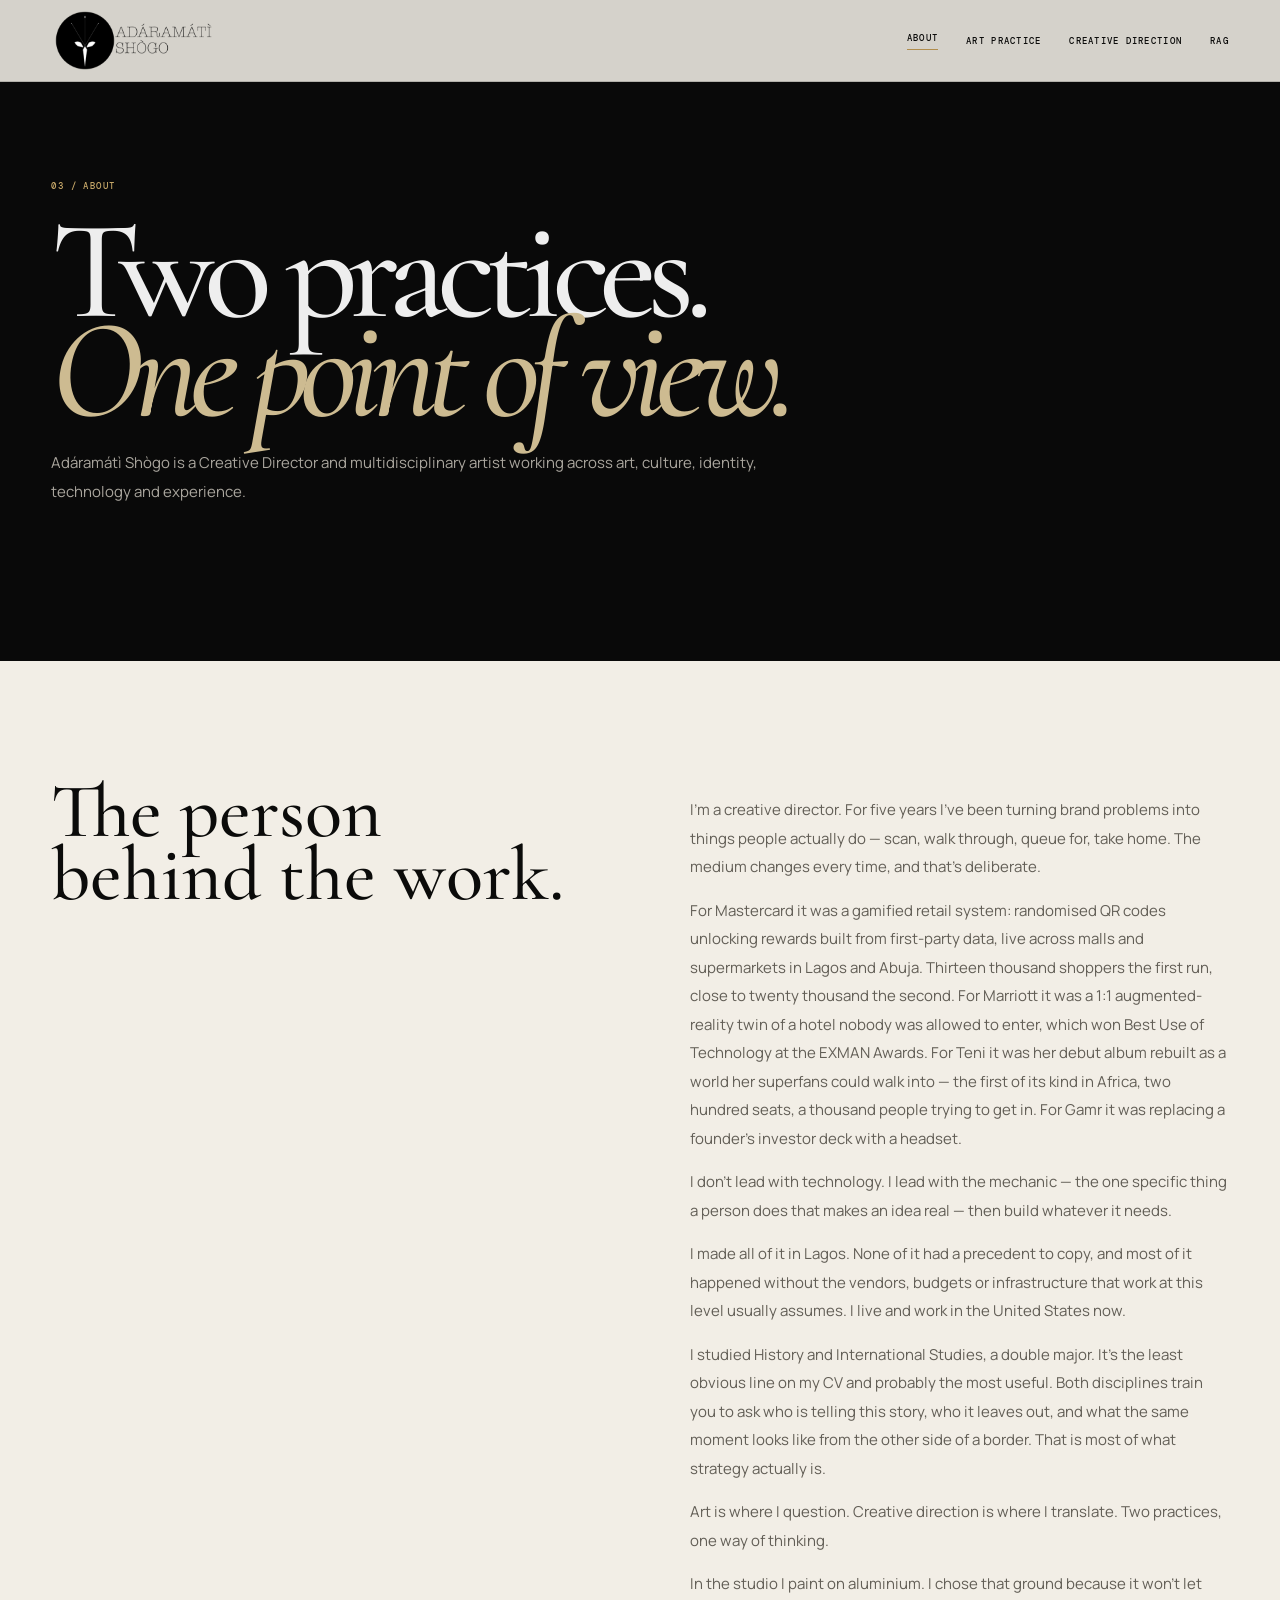
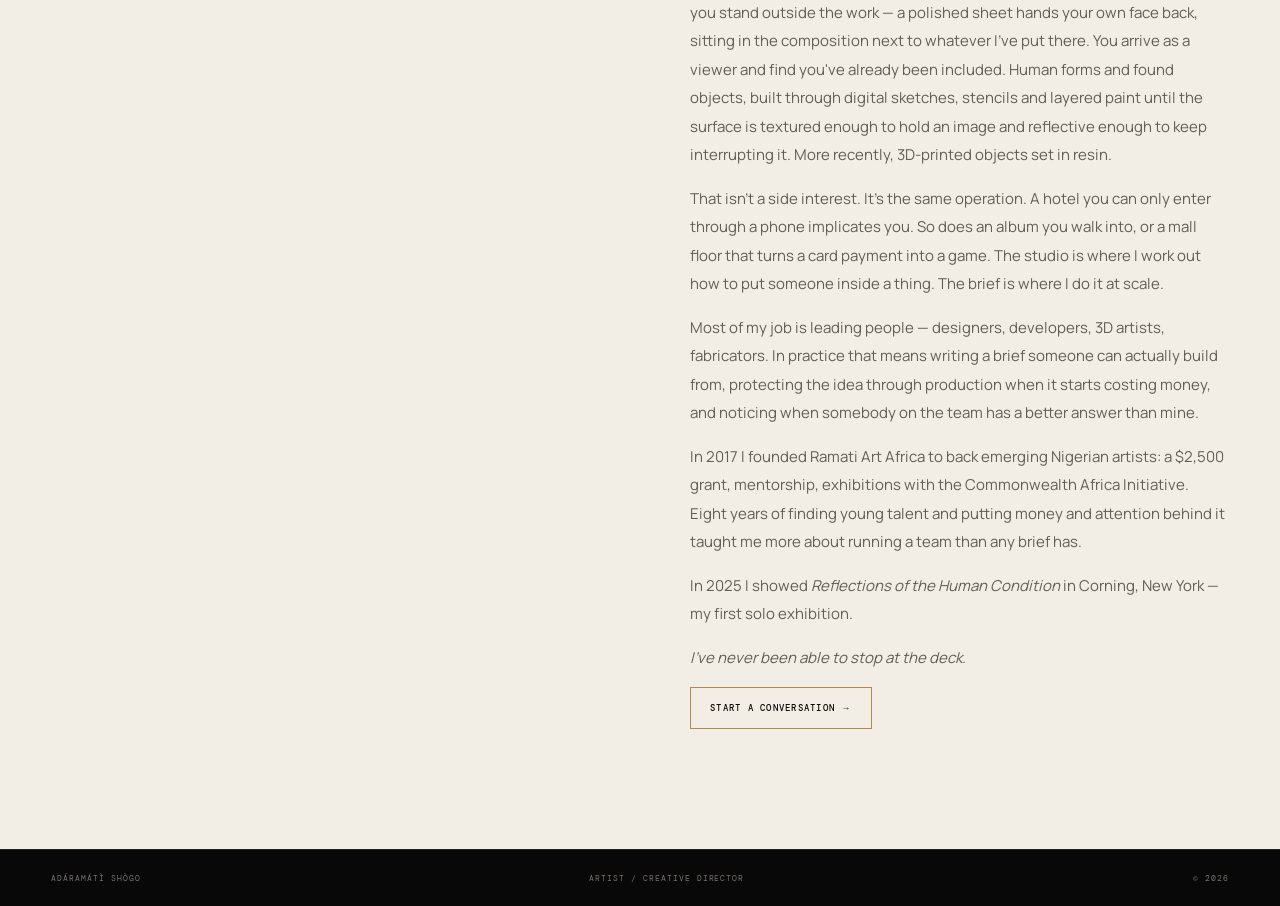
==== about.html @ 8e8bf3cf "Fix the two P0 bugs from the design/technical audit - Mobile nav: replace the "only last nav link sh" ====
<!doctype html>
<html lang="en">
<head>
<meta charset="utf-8" />
<meta name="viewport" content="width=device-width,initial-scale=1" />
<title>About — Adáramátì Shògo</title>
<meta name="description" content="Adáramátì Shògo — Creative Director and multidisciplinary artist working across art, culture, identity, technology and experience." />
<meta name="theme-color" content="#090909" />
<link rel="icon" type="image/png" href="images/mark-round.png" />
<link rel="stylesheet" href="shared.css" />
<style>
.hero{padding:180px 0 140px;background:#090909;color:#eee}
h1{font:500 clamp(75px,11vw,160px)/.7 "Cormorant Garamond";letter-spacing:-.07em;margin:30px 0}
h1 em{font-style:italic;color:#cdbb91}
p{max-width:760px;font-size:15px;line-height:1.9;color:#aaa69e}
.body{padding:120px 0}
.grid{display:grid;grid-template-columns:1fr 1fr;gap:100px}
.grid h2{font:500 clamp(50px,6vw,90px)/.82 "Cormorant Garamond";margin:0}
.grid p{color:#625e56}
@media(max-width:750px){.grid{grid-template-columns:1fr;gap:45px}
}
</style>
</head>
<body>

<header>
<div class="container nav">
<a class="brand" href="index.html">
<img src="images/wordmark-black.png" alt="Adáramátì Shògo" />
</a>
<input type="checkbox" id="nav-toggle" class="nav-toggle" />
<label for="nav-toggle" class="nav-burger" aria-label="Menu"><span></span><span></span><span></span></label>
<nav>
<a href="about.html" class="active">About</a>
<a href="art.html">Art Practice</a>
<a href="creative-direction.html">Creative Direction</a>
<a href="https://arcv.art" target="_blank" rel="noopener">RAG</a>
</nav>
</div>
</header>

<main>
<section class="hero">
<div class="container">
<div class="mono" style="color:#c6a768">03 / About</div>
<h1>Two practices.<br><em>One point of view.</em></h1>
<p>Adáramátì Shògo is a Creative Director and multidisciplinary artist working across art, culture, identity, technology and experience.</p>
</div>
</section>

<section class="body">
<div class="container grid">
<div>
<h2>The person<br>behind the work.</h2>
</div>
<div>
<p>I'm a creative director. For five years I've been turning brand problems into things people actually do — scan, walk through, queue for, take home. The medium changes every time, and that's deliberate.</p>
<p>For Mastercard it was a gamified retail system: randomised QR codes unlocking rewards built from first-party data, live across malls and supermarkets in Lagos and Abuja. Thirteen thousand shoppers the first run, close to twenty thousand the second. For Marriott it was a 1:1 augmented-reality twin of a hotel nobody was allowed to enter, which won Best Use of Technology at the EXMAN Awards. For Teni it was her debut album rebuilt as a world her superfans could walk into — the first of its kind in Africa, two hundred seats, a thousand people trying to get in. For Gamr it was replacing a founder's investor deck with a headset.</p>
<p>I don't lead with technology. I lead with the mechanic — the one specific thing a person does that makes an idea real — then build whatever it needs.</p>
<p>I made all of it in Lagos. None of it had a precedent to copy, and most of it happened without the vendors, budgets or infrastructure that work at this level usually assumes. I live and work in the United States now.</p>
<p>I studied History and International Studies, a double major. It's the least obvious line on my CV and probably the most useful. Both disciplines train you to ask who is telling this story, who it leaves out, and what the same moment looks like from the other side of a border. That is most of what strategy actually is.</p>
<p>Art is where I question. Creative direction is where I translate. Two practices, one way of thinking.</p>
<p>In the studio I paint on aluminium. I chose that ground because it won't let you stand outside the work — a polished sheet hands your own face back, sitting in the composition next to whatever I've put there. You arrive as a viewer and find you've already been included. Human forms and found objects, built through digital sketches, stencils and layered paint until the surface is textured enough to hold an image and reflective enough to keep interrupting it. More recently, 3D-printed objects set in resin.</p>
<p>That isn't a side interest. It's the same operation. A hotel you can only enter through a phone implicates you. So does an album you walk into, or a mall floor that turns a card payment into a game. The studio is where I work out how to put someone inside a thing. The brief is where I do it at scale.</p>
<p>Most of my job is leading people — designers, developers, 3D artists, fabricators. In practice that means writing a brief someone can actually build from, protecting the idea through production when it starts costing money, and noticing when somebody on the team has a better answer than mine.</p>
<p>In 2017 I founded Ramati Art Africa to back emerging Nigerian artists: a $2,500 grant, mentorship, exhibitions with the Commonwealth Africa Initiative. Eight years of finding young talent and putting money and attention behind it taught me more about running a team than any brief has.</p>
<p>In 2025 I showed <em>Reflections of the Human Condition</em> in Corning, New York — my first solo exhibition.</p>
<p><em>I've never been able to stop at the deck.</em></p>
<a class="button" href="mailto:adaramati@hotmail.com">Start a conversation →</a>
</div>
</div>
</section>
</main>

<footer>
<div class="container foot">
<span>Adáramátì Shògo</span>
<span>Artist / Creative Director</span>
<span>© 2026</span>
</div>
</footer>

</body>
</html>
---- shared.css ----
@import url('https://fonts.googleapis.com/css2?family=Cormorant+Garamond:wght@400;500;600&family=DM+Mono:wght@400;500&family=Manrope:wght@400;500;600&display=swap');
:root{--b:#080808;--p:#f2eee6;--g:#b18d4d;--m:#858078;--line:rgba(255,255,255,.16);--dark:#11110f;--pad:clamp(18px,4vw,68px)}

*{box-sizing:border-box}
html{scroll-behavior:smooth}
body{margin:0;background:var(--p);color:#0b0b0a;font-family:Manrope,Arial,sans-serif}
a{color:inherit;text-decoration:none}
img{max-width:100%;display:block}
.mono{font:500 9px DM Mono,monospace;letter-spacing:.16em;text-transform:uppercase}
.container{width:min(1540px,100%);margin:auto;padding:0 var(--pad)}

header{height:82px;position:fixed;z-index:20;top:0;left:0;right:0;background:rgba(242,238,230,.88);backdrop-filter:blur(18px);border-bottom:1px solid rgba(0,0,0,.16)}
.nav{height:100%;display:flex;align-items:center;justify-content:space-between}
.brand{width:165px}
.brand img{width:100%}
nav{display:flex;gap:28px;align-items:center}
nav a{font:500 9px DM Mono;letter-spacing:.14em;text-transform:uppercase}
nav a:hover{color:var(--g)}
.active{border-bottom:1px solid var(--g);padding-bottom:5px}

.nav-toggle{position:absolute;opacity:0;pointer-events:none}
.nav-burger{display:none;flex-direction:column;gap:5px;cursor:pointer;width:24px;padding:8px 0}
.nav-burger span{display:block;height:1.5px;width:100%;background:#141310;transition:transform 220ms cubic-bezier(.23,1,.32,1),opacity 220ms cubic-bezier(.23,1,.32,1)}
.nav-toggle:checked ~ .nav-burger span:nth-child(1){transform:translateY(6.5px) rotate(45deg)}
.nav-toggle:checked ~ .nav-burger span:nth-child(2){opacity:0}
.nav-toggle:checked ~ .nav-burger span:nth-child(3){transform:translateY(-6.5px) rotate(-45deg)}

.serif{font-family:"Cormorant Garamond",Georgia,serif}
.button{display:inline-block;border:1px solid var(--g);padding:14px 19px;font:500 9px DM Mono;letter-spacing:.14em;text-transform:uppercase;transition:background 200ms cubic-bezier(.23,1,.32,1),color 200ms cubic-bezier(.23,1,.32,1),transform 160ms cubic-bezier(.23,1,.32,1)}
.button:hover{background:var(--g);color:#090909}
.button:active{transform:scale(.97)}

footer{background:#080808;color:#77736b;border-top:1px solid #24221e;padding:23px 0}
.foot{display:flex;justify-content:space-between;font:400 8px DM Mono;letter-spacing:.12em;text-transform:uppercase}

@media(max-width:750px){
.nav-burger{display:flex}
nav{
  position:fixed;top:82px;left:0;right:0;
  flex-direction:column;align-items:stretch;gap:0;
  background:rgba(242,238,230,.98);
  backdrop-filter:blur(18px);
  border-bottom:1px solid rgba(0,0,0,.16);
  max-height:0;overflow:hidden;
  transition:max-height 280ms cubic-bezier(.23,1,.32,1);
}
nav a{display:block;width:100%;padding:16px var(--pad);border-bottom:1px solid rgba(0,0,0,.08)}
.nav-toggle:checked ~ nav{max-height:320px}
.foot{flex-direction:column;gap:10px}
}

@media (prefers-reduced-motion: reduce) {
  html { scroll-behavior: auto; }
  * { transition-duration: 120ms !important; }
}
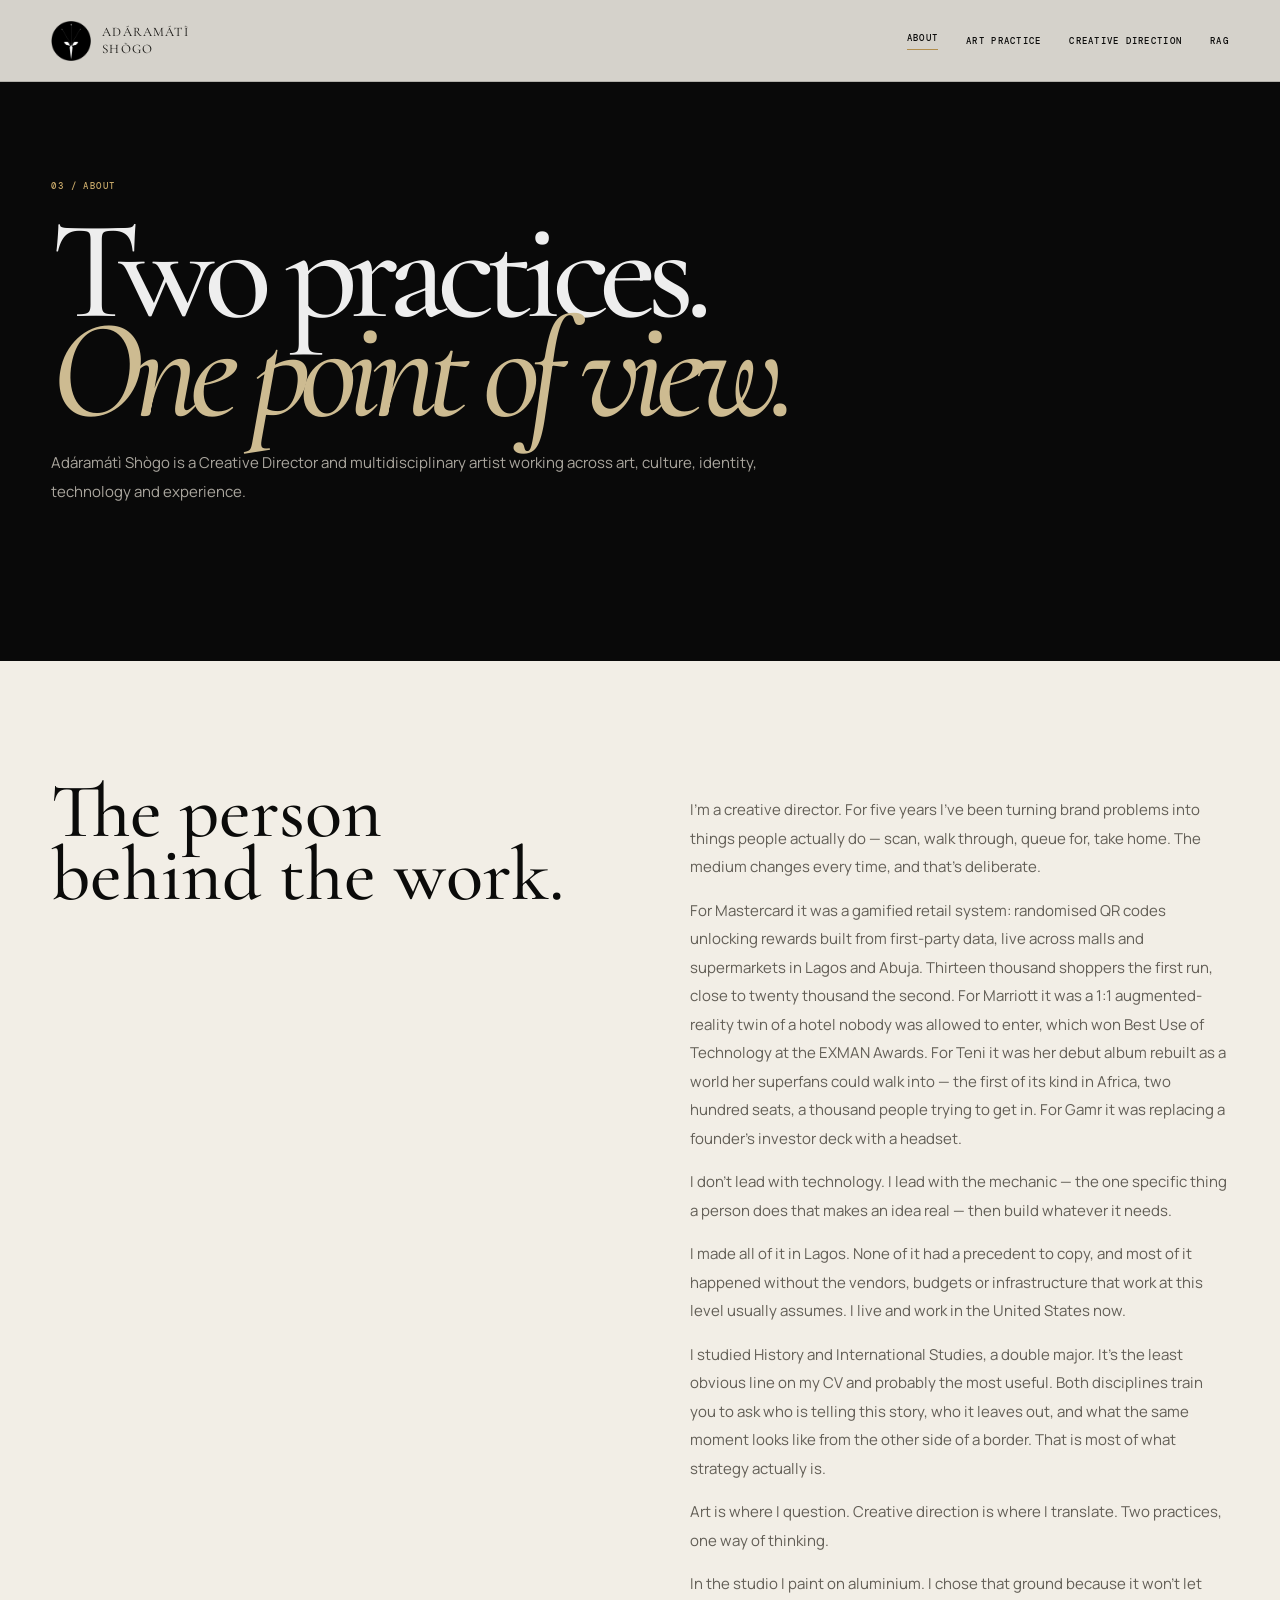
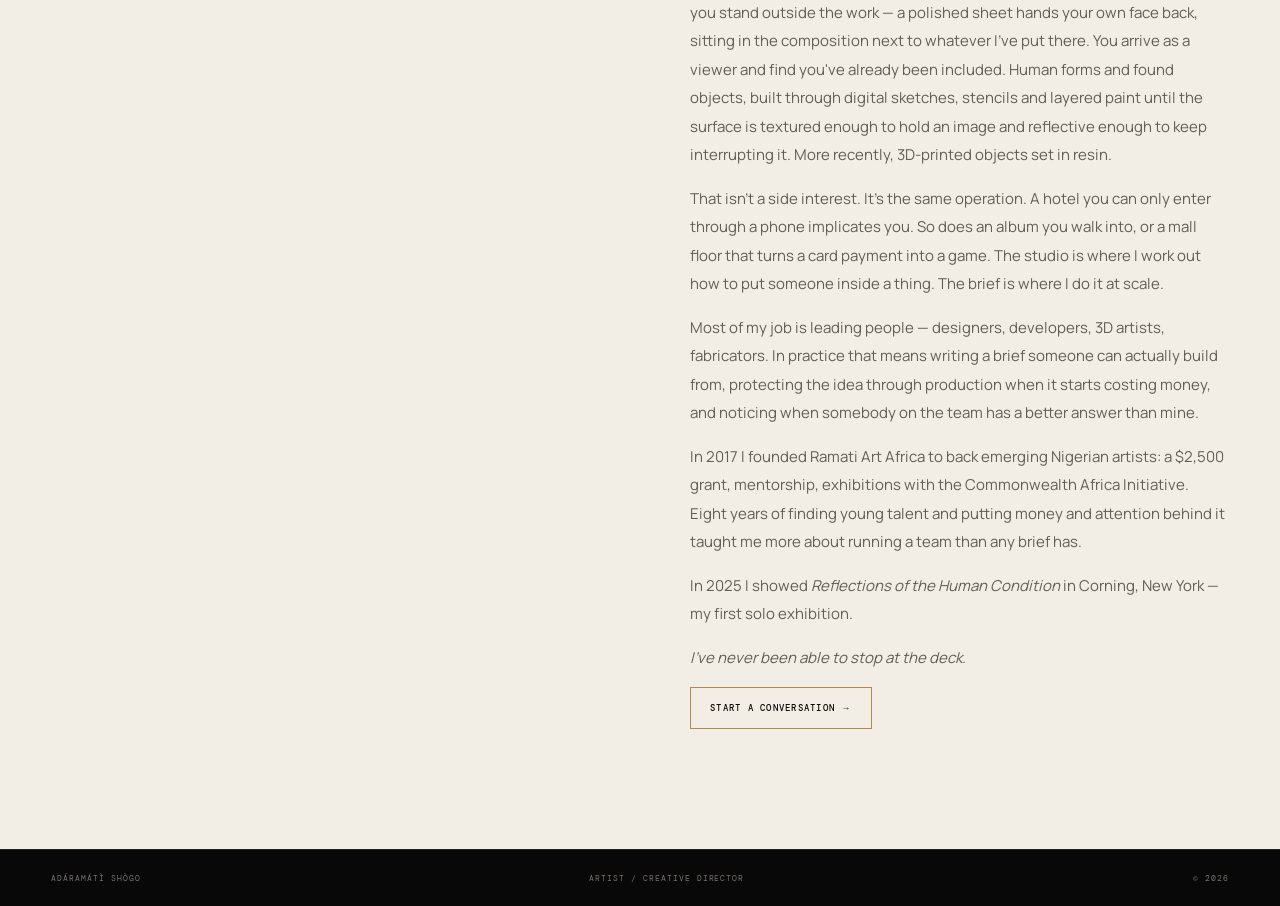
==== commit d8cac00d: "Replace flattened logo image with live icon + text, site-wide The wordmark was a single flattened PN" ====
--- a/about.html
+++ b/about.html
@@ -26,7 +26,8 @@
 <header>
 <div class="container nav">
 <a class="brand" href="index.html">
-<img src="images/wordmark-black.png" alt="Adáramátì Shògo" />
+<img src="images/mark-round.png" alt="" />
+<span class="brand-text"><span>Adáramátì</span><span>Shògo</span></span>
 </a>
 <input type="checkbox" id="nav-toggle" class="nav-toggle" />
 <label for="nav-toggle" class="nav-burger" aria-label="Menu"><span></span><span></span><span></span></label>
--- a/shared.css
+++ b/shared.css
@@ -11,8 +11,10 @@
 
 header{height:82px;position:fixed;z-index:20;top:0;left:0;right:0;background:rgba(242,238,230,.88);backdrop-filter:blur(18px);border-bottom:1px solid rgba(0,0,0,.16)}
 .nav{height:100%;display:flex;align-items:center;justify-content:space-between}
-.brand{width:165px}
-.brand img{width:100%}
+.brand{display:flex;align-items:center;gap:11px}
+.brand img{width:40px;height:40px;flex-shrink:0}
+.brand-text{display:flex;flex-direction:column;justify-content:center;line-height:1.3;font-family:"Cormorant Garamond",Georgia,serif}
+.brand-text span{font-size:13px;letter-spacing:.09em;text-transform:uppercase;color:#141310}
 nav{display:flex;gap:28px;align-items:center}
 nav a{font:500 9px DM Mono;letter-spacing:.14em;text-transform:uppercase}
 nav a:hover{color:var(--g)}
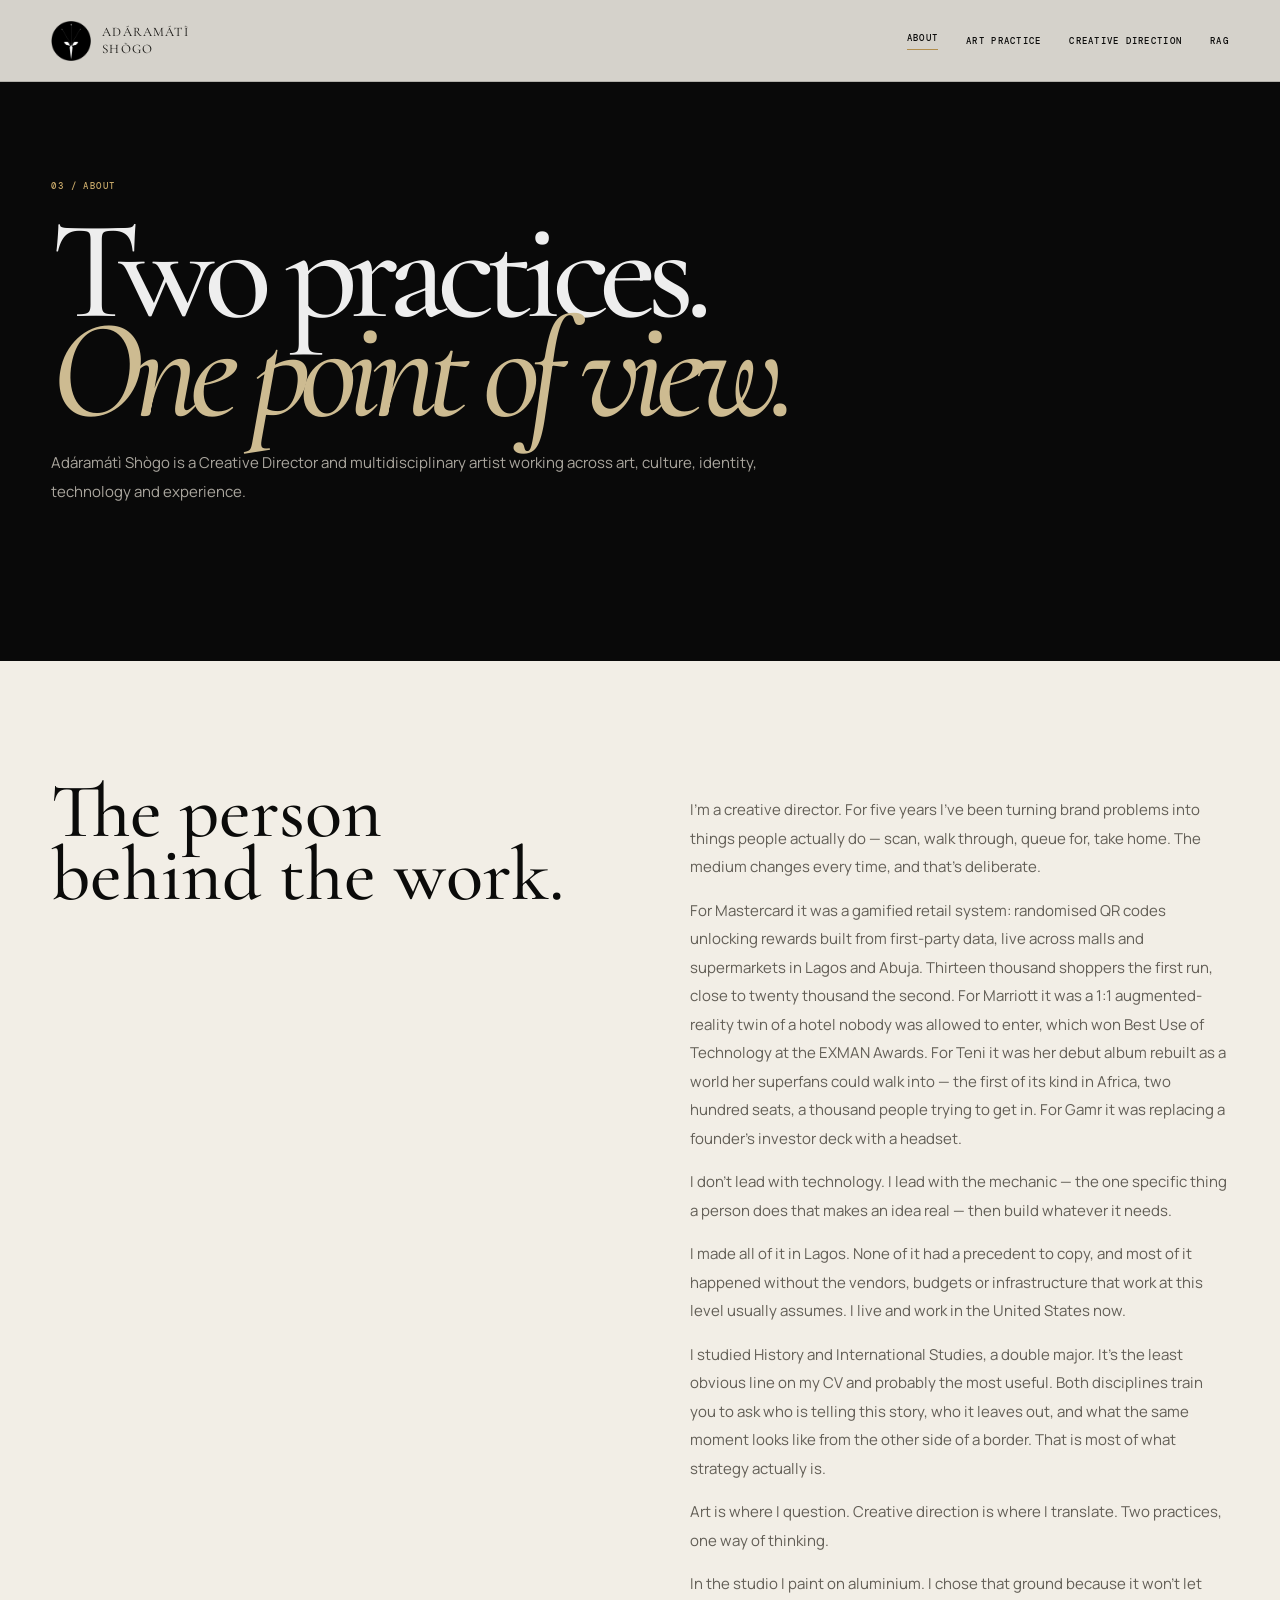
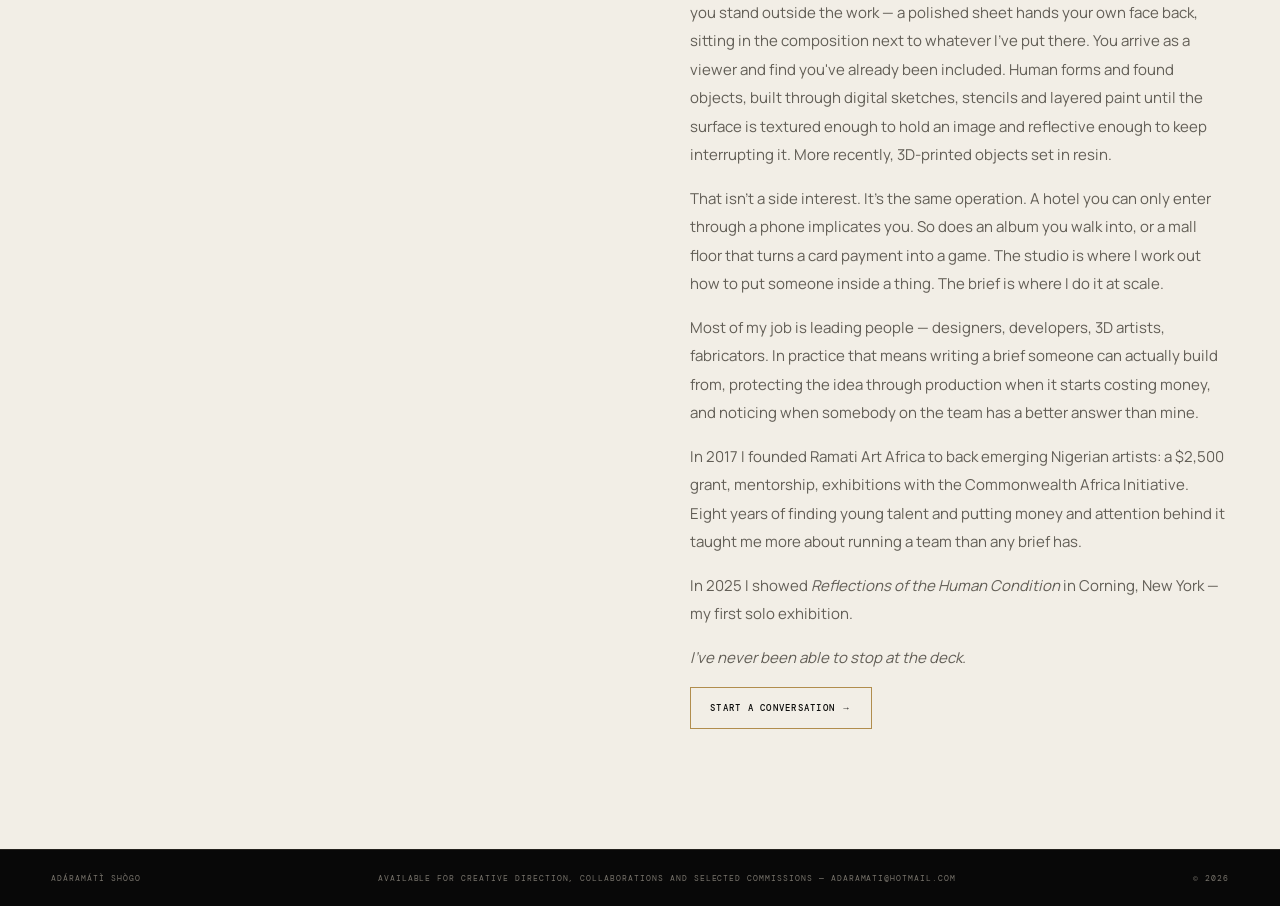
==== commit 281e25c8: "Fix real gaps flagged by an external site audit Verified each claim before acting; the audit's alt-t" ====
--- a/about.html
+++ b/about.html
@@ -76,7 +76,7 @@
 <footer>
 <div class="container foot">
 <span>Adáramátì Shògo</span>
-<span>Artist / Creative Director</span>
+<span>Available for creative direction, collaborations and selected commissions — <a href="mailto:adaramati@hotmail.com">adaramati@hotmail.com</a></span>
 <span>© 2026</span>
 </div>
 </footer>
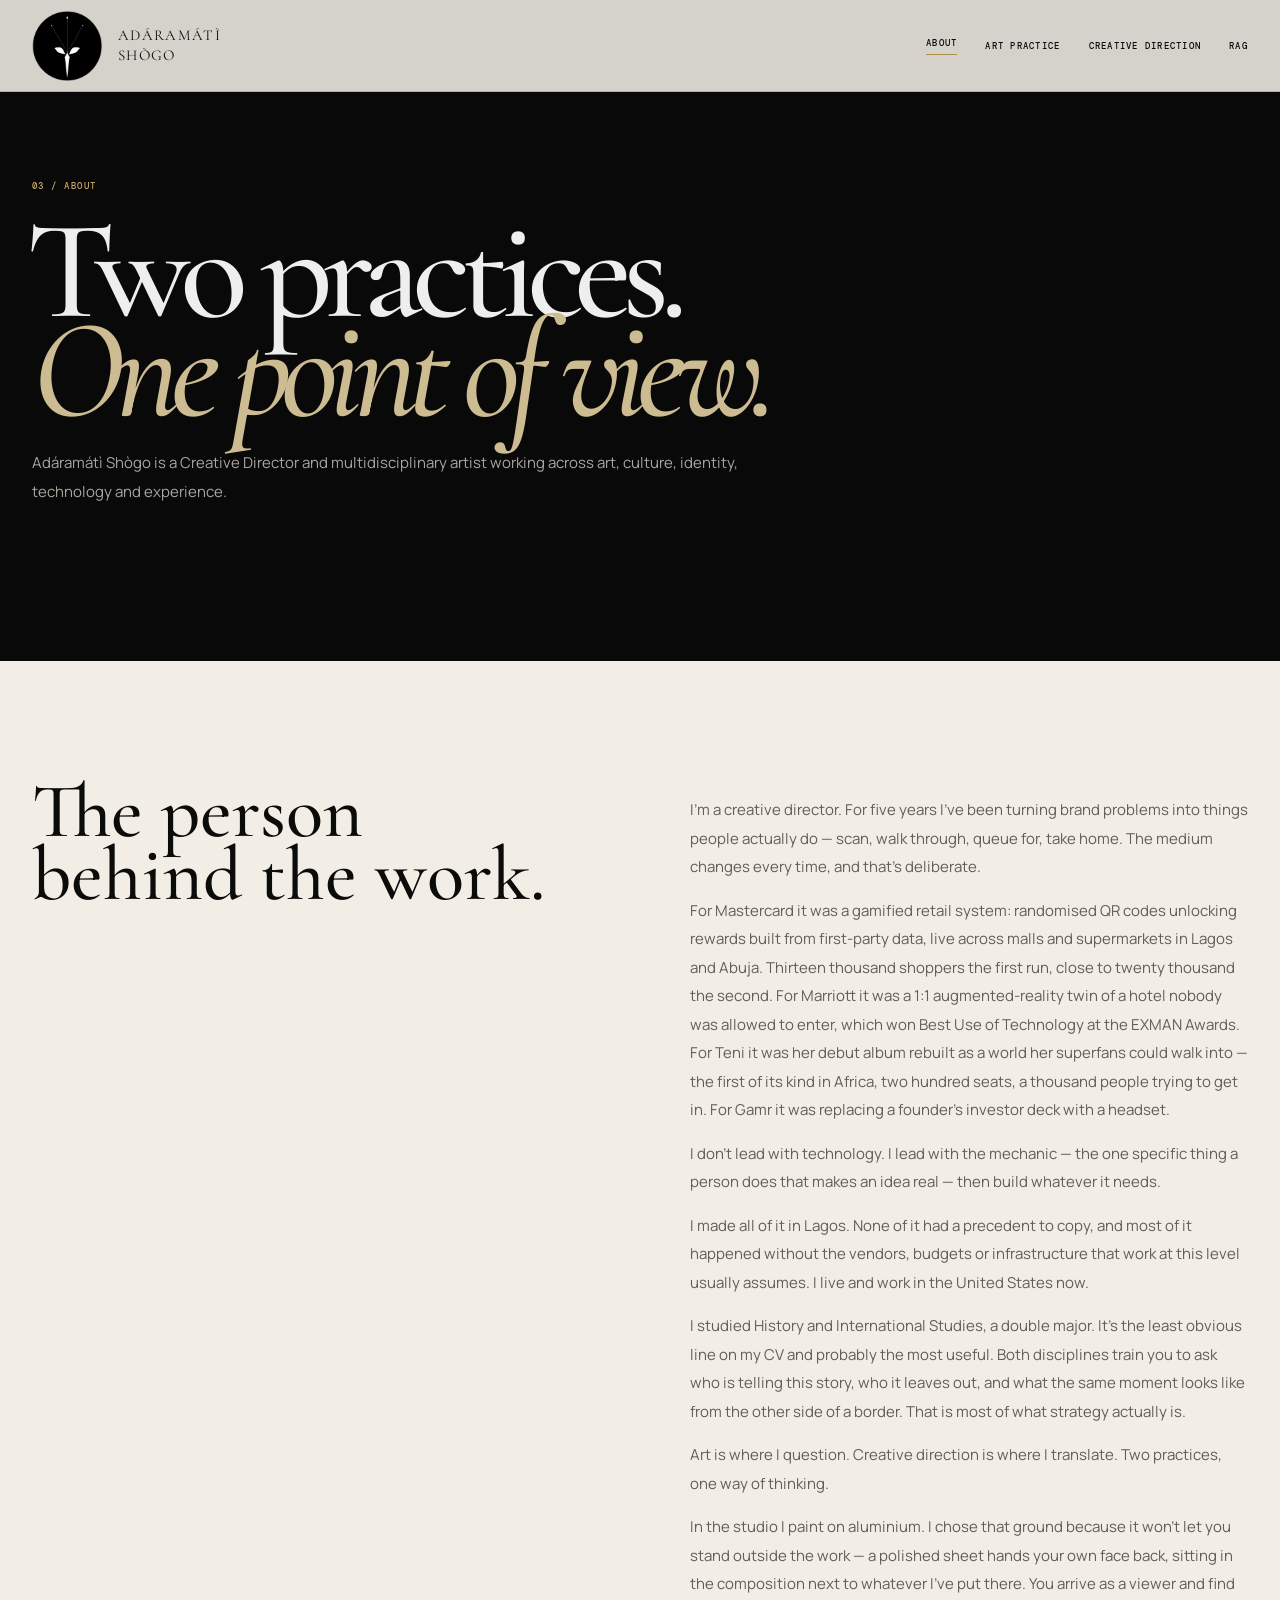
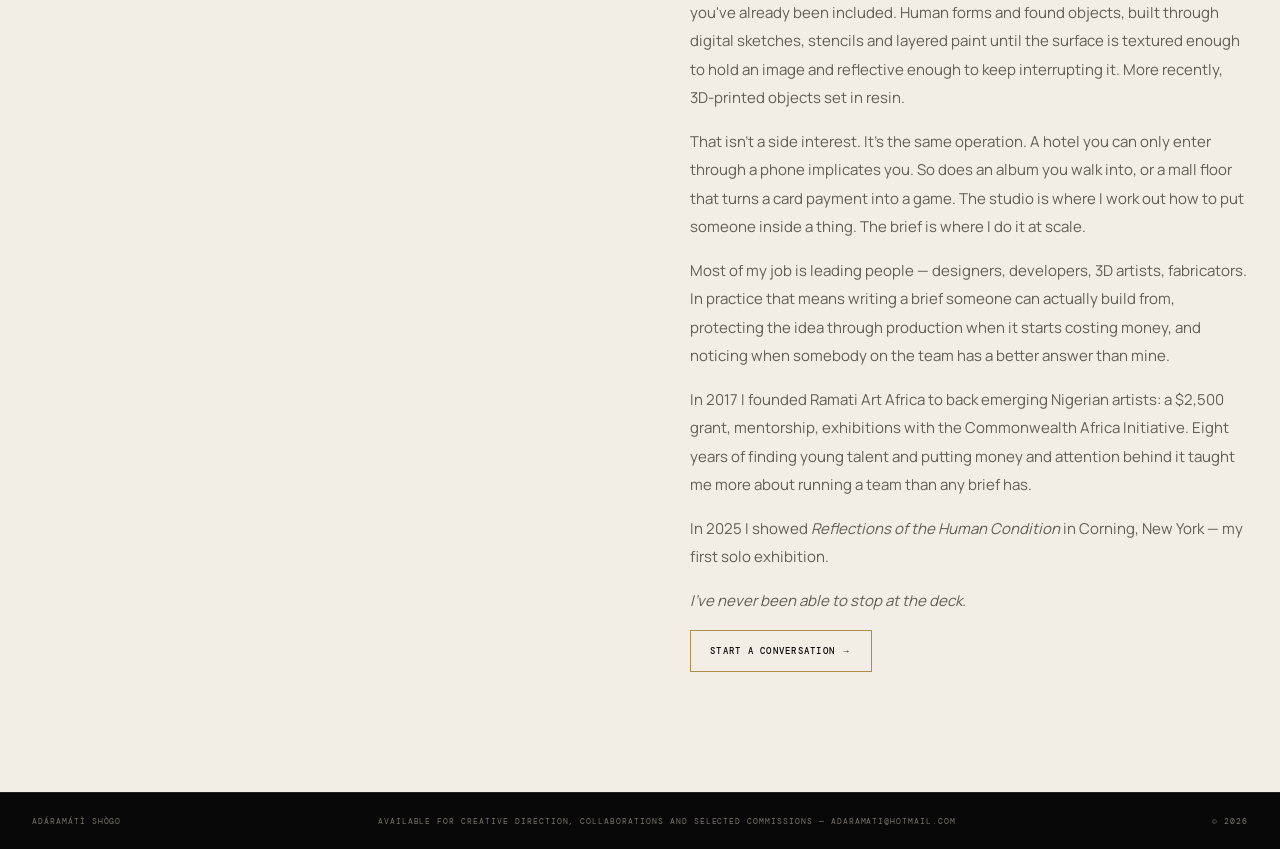
==== commit 79043efd: "Fix header/hero/footer container alignment, enlarge logo - One shared .container (1400px + 32px gutt" ====
--- a/about.html
+++ b/about.html
@@ -10,7 +10,7 @@
 <link rel="stylesheet" href="shared.css" />
 <style>
 .hero{padding:180px 0 140px;background:#090909;color:#eee}
-h1{font:500 clamp(75px,11vw,160px)/.7 "Cormorant Garamond";letter-spacing:-.07em;margin:30px 0}
+h1{font:500 clamp(75px,11vw,160px)/.7 "Cormorant Garamond";letter-spacing:-.07em;margin:30px 0;text-indent:-.04em}
 h1 em{font-style:italic;color:#cdbb91}
 p{max-width:760px;font-size:15px;line-height:1.9;color:#aaa69e}
 .body{padding:120px 0}
--- a/shared.css
+++ b/shared.css
@@ -1,5 +1,5 @@
 @import url('https://fonts.googleapis.com/css2?family=Cormorant+Garamond:wght@400;500;600&family=DM+Mono:wght@400;500&family=Manrope:wght@400;500;600&display=swap');
-:root{--b:#080808;--p:#f2eee6;--g:#b18d4d;--m:#858078;--line:rgba(255,255,255,.16);--dark:#11110f;--pad:clamp(18px,4vw,68px)}
+:root{--b:#080808;--p:#f2eee6;--g:#b18d4d;--m:#858078;--line:rgba(255,255,255,.16);--dark:#11110f;--pad:clamp(18px,4vw,68px);--container:1400px;--gutter:32px}
 
 *{box-sizing:border-box}
 html{scroll-behavior:smooth}
@@ -7,14 +7,14 @@
 a{color:inherit;text-decoration:none}
 img{max-width:100%;display:block}
 .mono{font:500 9px DM Mono,monospace;letter-spacing:.16em;text-transform:uppercase}
-.container{width:min(1540px,100%);margin:auto;padding:0 var(--pad)}
+.container{width:100%;max-width:calc(var(--container) + var(--gutter) * 2);margin-inline:auto;padding-inline:var(--gutter)}
 
-header{height:82px;position:fixed;z-index:20;top:0;left:0;right:0;background:rgba(242,238,230,.88);backdrop-filter:blur(18px);border-bottom:1px solid rgba(0,0,0,.16)}
+header{height:92px;position:fixed;z-index:20;top:0;left:0;right:0;background:rgba(242,238,230,.88);backdrop-filter:blur(18px);border-bottom:1px solid rgba(0,0,0,.16)}
 .nav{height:100%;display:flex;align-items:center;justify-content:space-between}
-.brand{display:flex;align-items:center;gap:11px}
-.brand img{width:40px;height:40px;flex-shrink:0}
+.brand{display:flex;align-items:center;gap:16px}
+.brand img{width:70px;height:70px;flex-shrink:0}
 .brand-text{display:flex;flex-direction:column;justify-content:center;line-height:1.3;font-family:"Cormorant Garamond",Georgia,serif}
-.brand-text span{font-size:13px;letter-spacing:.09em;text-transform:uppercase;color:#141310}
+.brand-text span{font-size:15px;letter-spacing:.09em;text-transform:uppercase;color:#141310}
 nav{display:flex;gap:28px;align-items:center}
 nav a{font:500 9px DM Mono;letter-spacing:.14em;text-transform:uppercase}
 nav a:hover{color:var(--g)}
@@ -38,7 +38,7 @@
 @media(max-width:750px){
 .nav-burger{display:flex}
 nav{
-  position:fixed;top:82px;left:0;right:0;
+  position:fixed;top:92px;left:0;right:0;
   flex-direction:column;align-items:stretch;gap:0;
   background:rgba(242,238,230,.98);
   backdrop-filter:blur(18px);
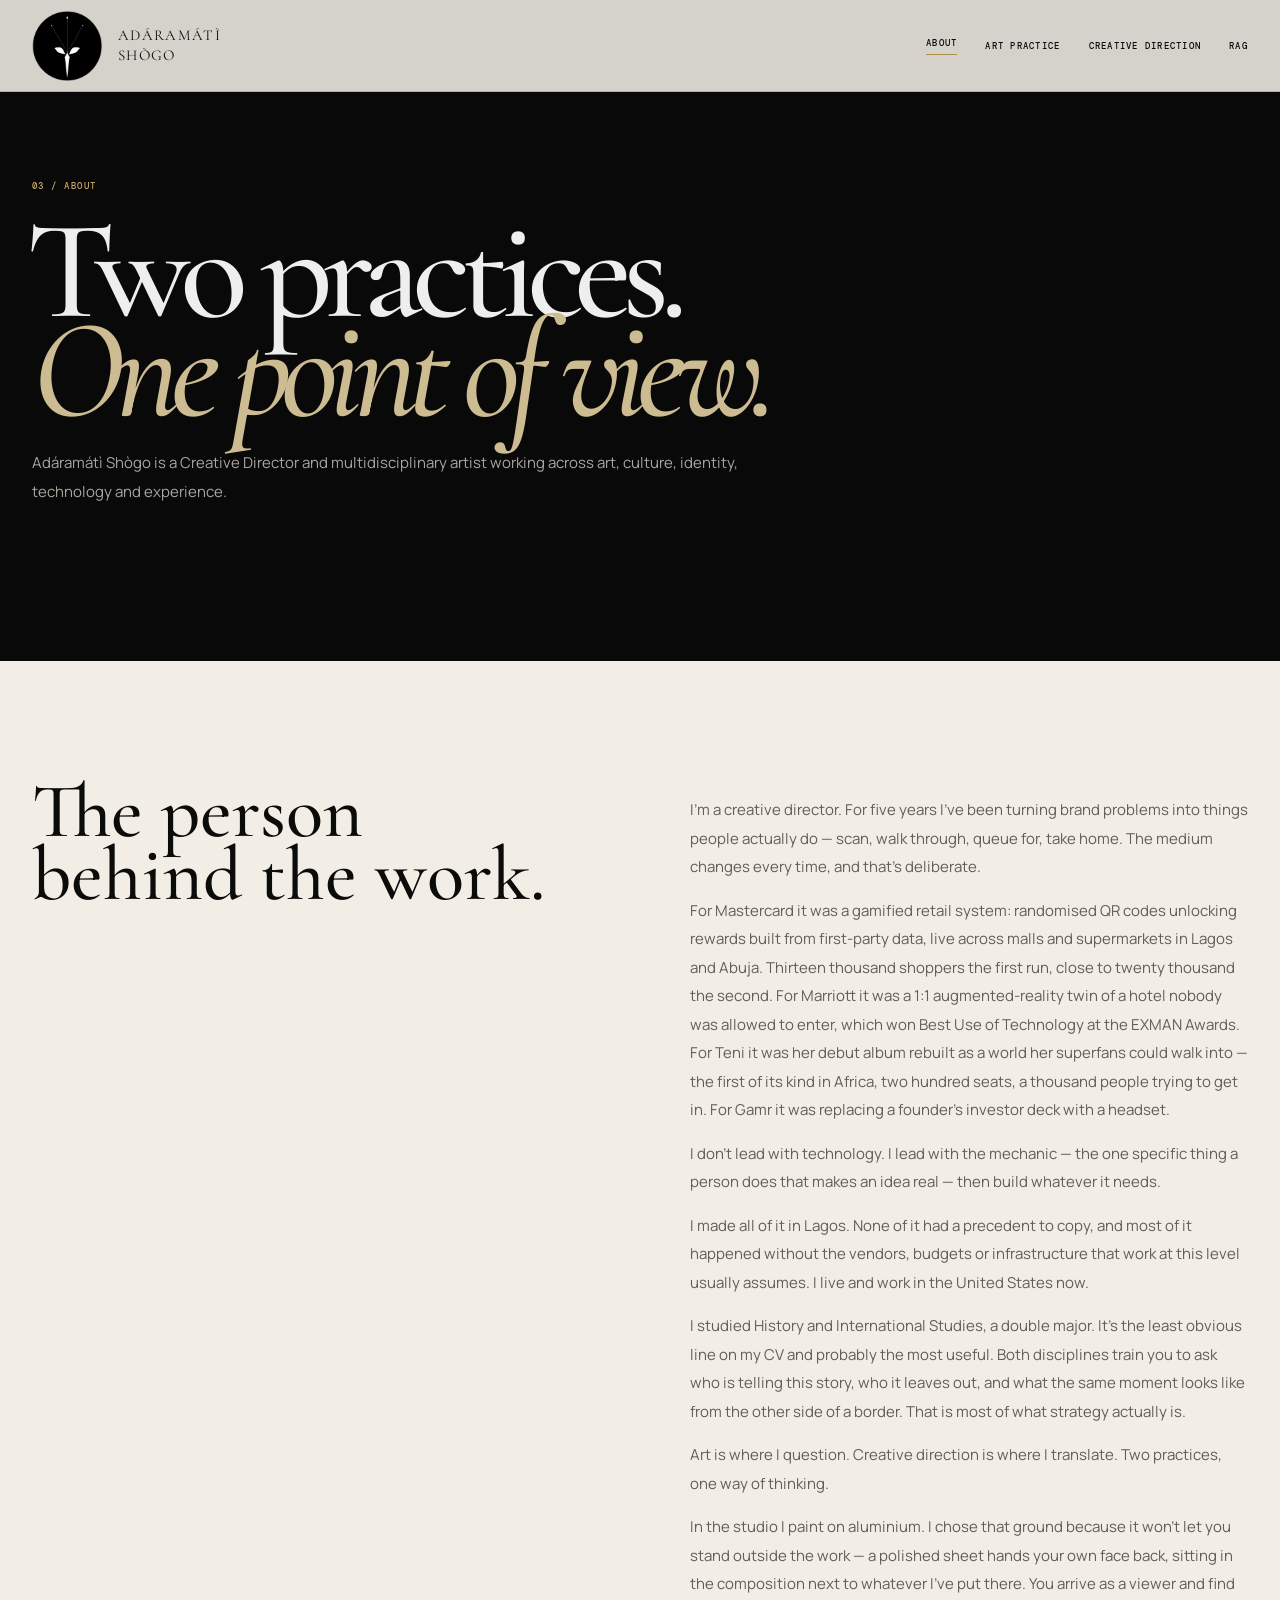
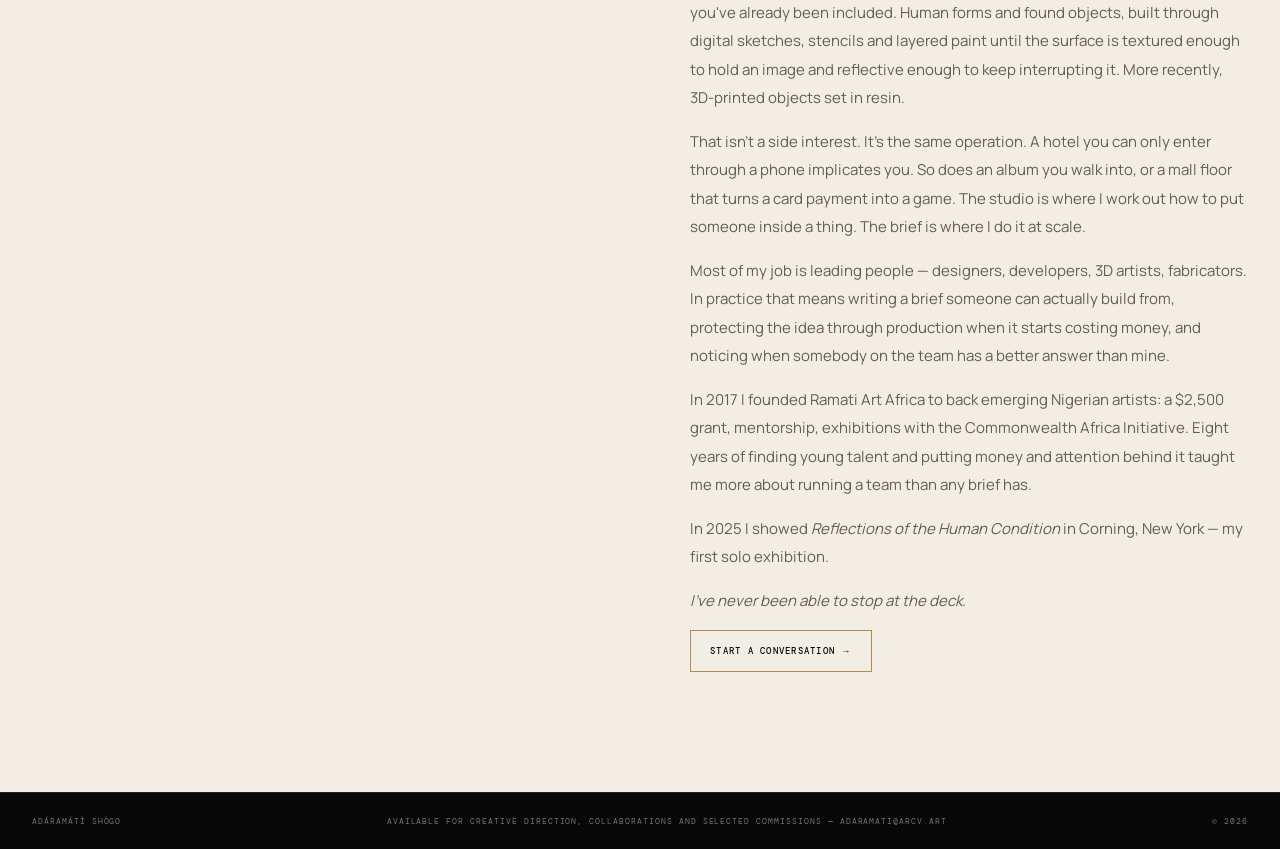
==== commit 7d67c90a: "Switch contact email to adaramati@arcv.art site-wide Replaces adaramati@hotmail.com in every mailto " ====
--- a/about.html
+++ b/about.html
@@ -35,7 +35,7 @@
 <a href="about.html" class="active">About</a>
 <a href="art.html">Art Practice</a>
 <a href="creative-direction.html">Creative Direction</a>
-<a href="https://arcv.art" target="_blank" rel="noopener">RAG</a>
+<a href="rag.html">RAG</a>
 </nav>
 </div>
 </header>
@@ -67,7 +67,7 @@
 <p>In 2017 I founded Ramati Art Africa to back emerging Nigerian artists: a $2,500 grant, mentorship, exhibitions with the Commonwealth Africa Initiative. Eight years of finding young talent and putting money and attention behind it taught me more about running a team than any brief has.</p>
 <p>In 2025 I showed <em>Reflections of the Human Condition</em> in Corning, New York — my first solo exhibition.</p>
 <p><em>I've never been able to stop at the deck.</em></p>
-<a class="button" href="mailto:adaramati@hotmail.com">Start a conversation →</a>
+<a class="button" href="mailto:adaramati@arcv.art">Start a conversation →</a>
 </div>
 </div>
 </section>
@@ -76,7 +76,7 @@
 <footer>
 <div class="container foot">
 <span>Adáramátì Shògo</span>
-<span>Available for creative direction, collaborations and selected commissions — <a href="mailto:adaramati@hotmail.com">adaramati@hotmail.com</a></span>
+<span>Available for creative direction, collaborations and selected commissions — <a href="mailto:adaramati@arcv.art">adaramati@arcv.art</a></span>
 <span>© 2026</span>
 </div>
 </footer>
--- a/shared.css
+++ b/shared.css
@@ -2,11 +2,12 @@
 :root{--b:#080808;--p:#f2eee6;--g:#b18d4d;--m:#858078;--line:rgba(255,255,255,.16);--dark:#11110f;--pad:clamp(18px,4vw,68px);--container:1400px;--gutter:32px}
 
 *{box-sizing:border-box}
-html{scroll-behavior:smooth}
+html{scroll-behavior:smooth;overflow-y:scroll}
 body{margin:0;background:var(--p);color:#0b0b0a;font-family:Manrope,Arial,sans-serif}
 a{color:inherit;text-decoration:none}
 img{max-width:100%;display:block}
 .mono{font:500 9px DM Mono,monospace;letter-spacing:.16em;text-transform:uppercase}
+.gold{color:#c6a768}
 .container{width:100%;max-width:calc(var(--container) + var(--gutter) * 2);margin-inline:auto;padding-inline:var(--gutter)}
 
 header{height:92px;position:fixed;z-index:20;top:0;left:0;right:0;background:rgba(242,238,230,.88);backdrop-filter:blur(18px);border-bottom:1px solid rgba(0,0,0,.16)}
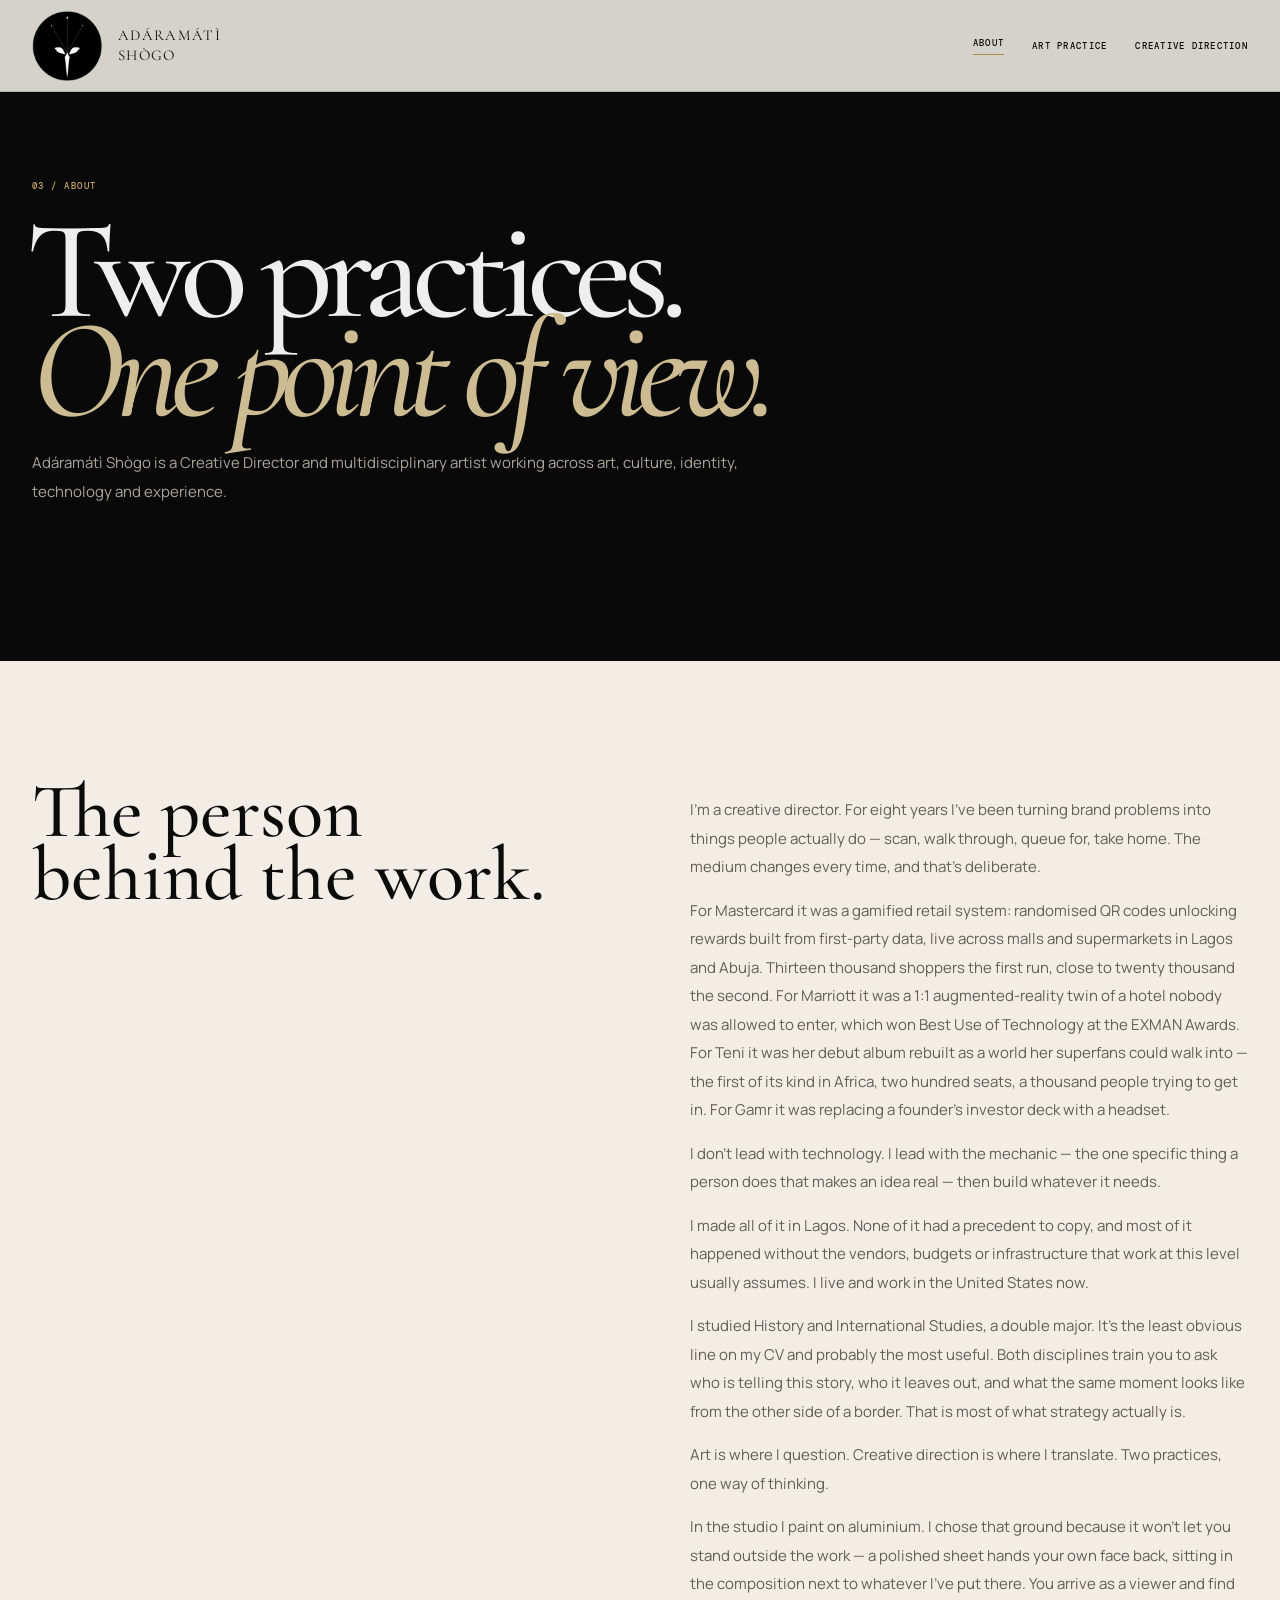
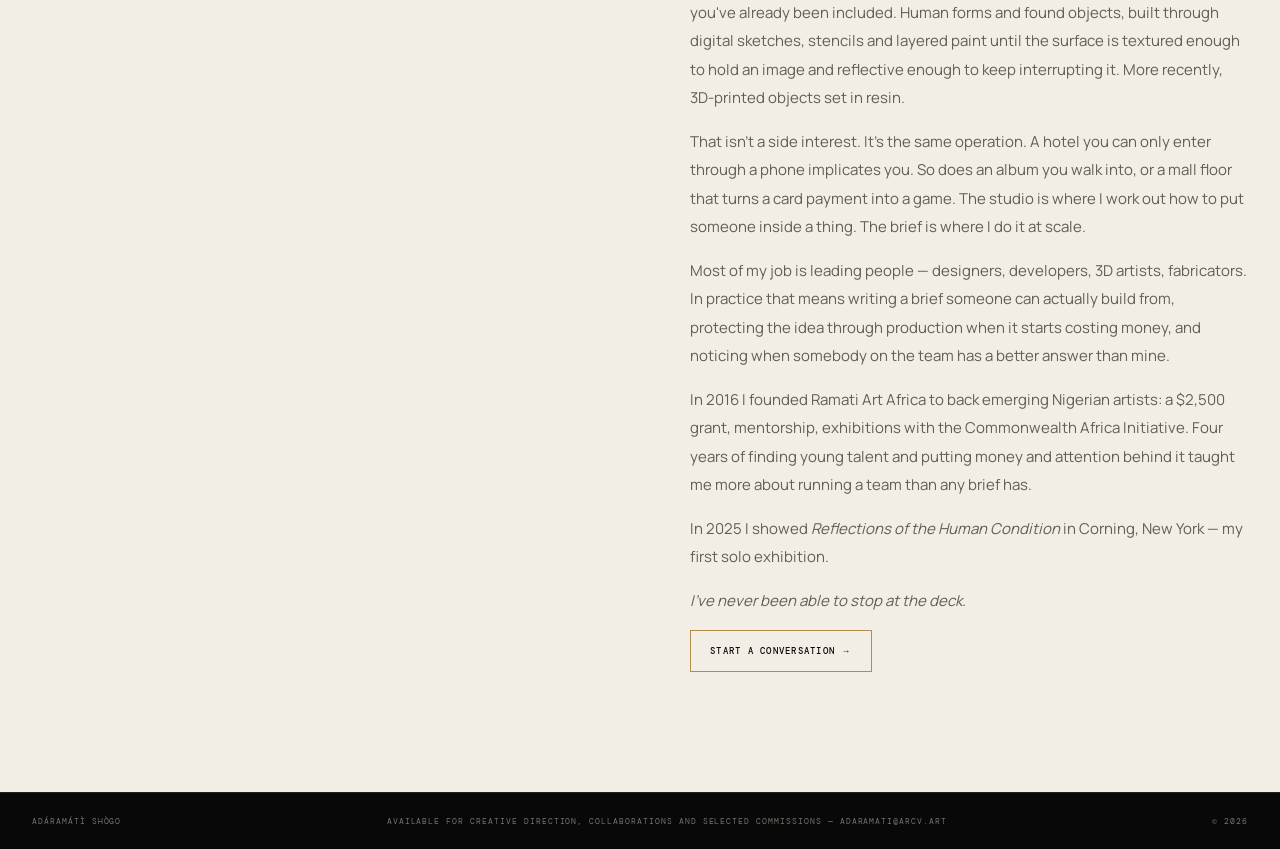
==== commit b263080f: "Remove RAG page; correct Spend & Win year and About timeline - Delete rag.html, its nav links, and i" ====
--- a/about.html
+++ b/about.html
@@ -35,7 +35,6 @@
 <a href="about.html" class="active">About</a>
 <a href="art.html">Art Practice</a>
 <a href="creative-direction.html">Creative Direction</a>
-<a href="rag.html">RAG</a>
 </nav>
 </div>
 </header>
@@ -55,7 +54,7 @@
 <h2>The person<br>behind the work.</h2>
 </div>
 <div>
-<p>I'm a creative director. For five years I've been turning brand problems into things people actually do — scan, walk through, queue for, take home. The medium changes every time, and that's deliberate.</p>
+<p>I'm a creative director. For eight years I've been turning brand problems into things people actually do — scan, walk through, queue for, take home. The medium changes every time, and that's deliberate.</p>
 <p>For Mastercard it was a gamified retail system: randomised QR codes unlocking rewards built from first-party data, live across malls and supermarkets in Lagos and Abuja. Thirteen thousand shoppers the first run, close to twenty thousand the second. For Marriott it was a 1:1 augmented-reality twin of a hotel nobody was allowed to enter, which won Best Use of Technology at the EXMAN Awards. For Teni it was her debut album rebuilt as a world her superfans could walk into — the first of its kind in Africa, two hundred seats, a thousand people trying to get in. For Gamr it was replacing a founder's investor deck with a headset.</p>
 <p>I don't lead with technology. I lead with the mechanic — the one specific thing a person does that makes an idea real — then build whatever it needs.</p>
 <p>I made all of it in Lagos. None of it had a precedent to copy, and most of it happened without the vendors, budgets or infrastructure that work at this level usually assumes. I live and work in the United States now.</p>
@@ -64,7 +63,7 @@
 <p>In the studio I paint on aluminium. I chose that ground because it won't let you stand outside the work — a polished sheet hands your own face back, sitting in the composition next to whatever I've put there. You arrive as a viewer and find you've already been included. Human forms and found objects, built through digital sketches, stencils and layered paint until the surface is textured enough to hold an image and reflective enough to keep interrupting it. More recently, 3D-printed objects set in resin.</p>
 <p>That isn't a side interest. It's the same operation. A hotel you can only enter through a phone implicates you. So does an album you walk into, or a mall floor that turns a card payment into a game. The studio is where I work out how to put someone inside a thing. The brief is where I do it at scale.</p>
 <p>Most of my job is leading people — designers, developers, 3D artists, fabricators. In practice that means writing a brief someone can actually build from, protecting the idea through production when it starts costing money, and noticing when somebody on the team has a better answer than mine.</p>
-<p>In 2017 I founded Ramati Art Africa to back emerging Nigerian artists: a $2,500 grant, mentorship, exhibitions with the Commonwealth Africa Initiative. Eight years of finding young talent and putting money and attention behind it taught me more about running a team than any brief has.</p>
+<p>In 2016 I founded Ramati Art Africa to back emerging Nigerian artists: a $2,500 grant, mentorship, exhibitions with the Commonwealth Africa Initiative. Four years of finding young talent and putting money and attention behind it taught me more about running a team than any brief has.</p>
 <p>In 2025 I showed <em>Reflections of the Human Condition</em> in Corning, New York — my first solo exhibition.</p>
 <p><em>I've never been able to stop at the deck.</em></p>
 <a class="button" href="mailto:adaramati@arcv.art">Start a conversation →</a>
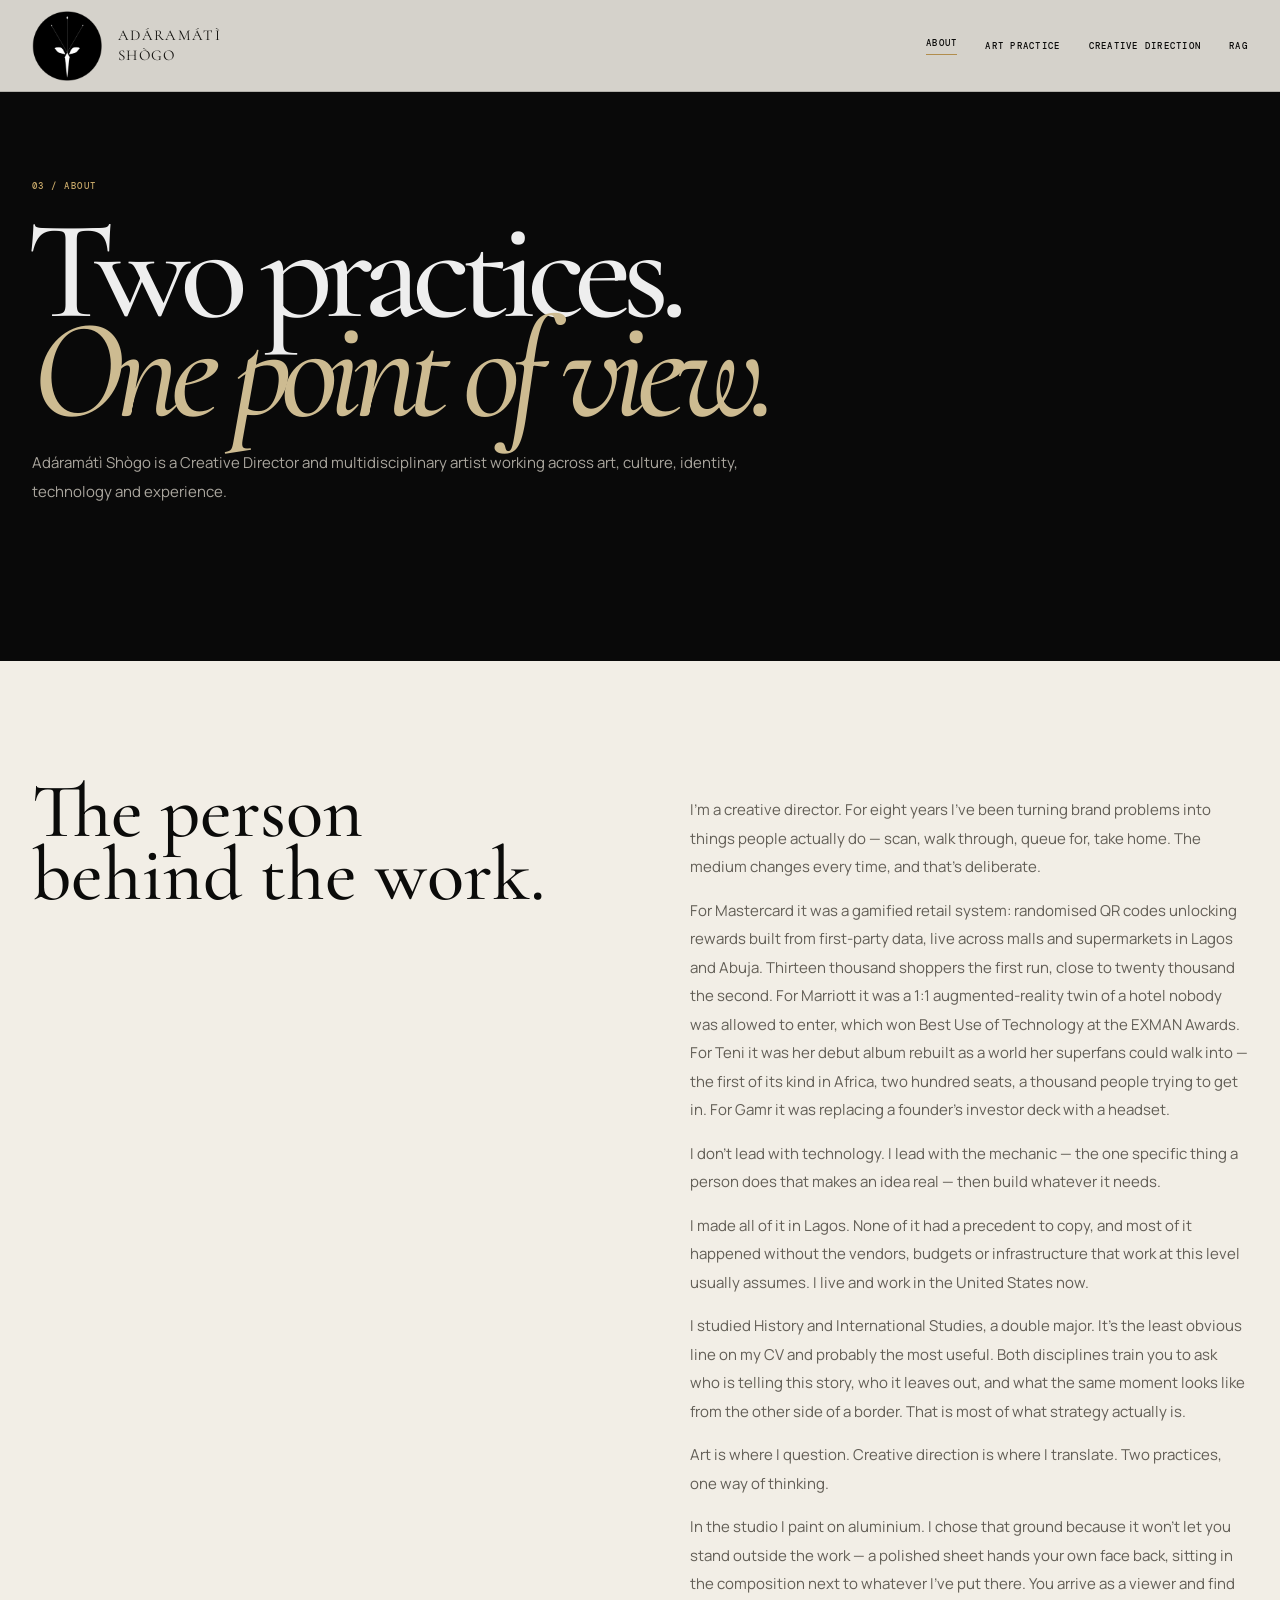
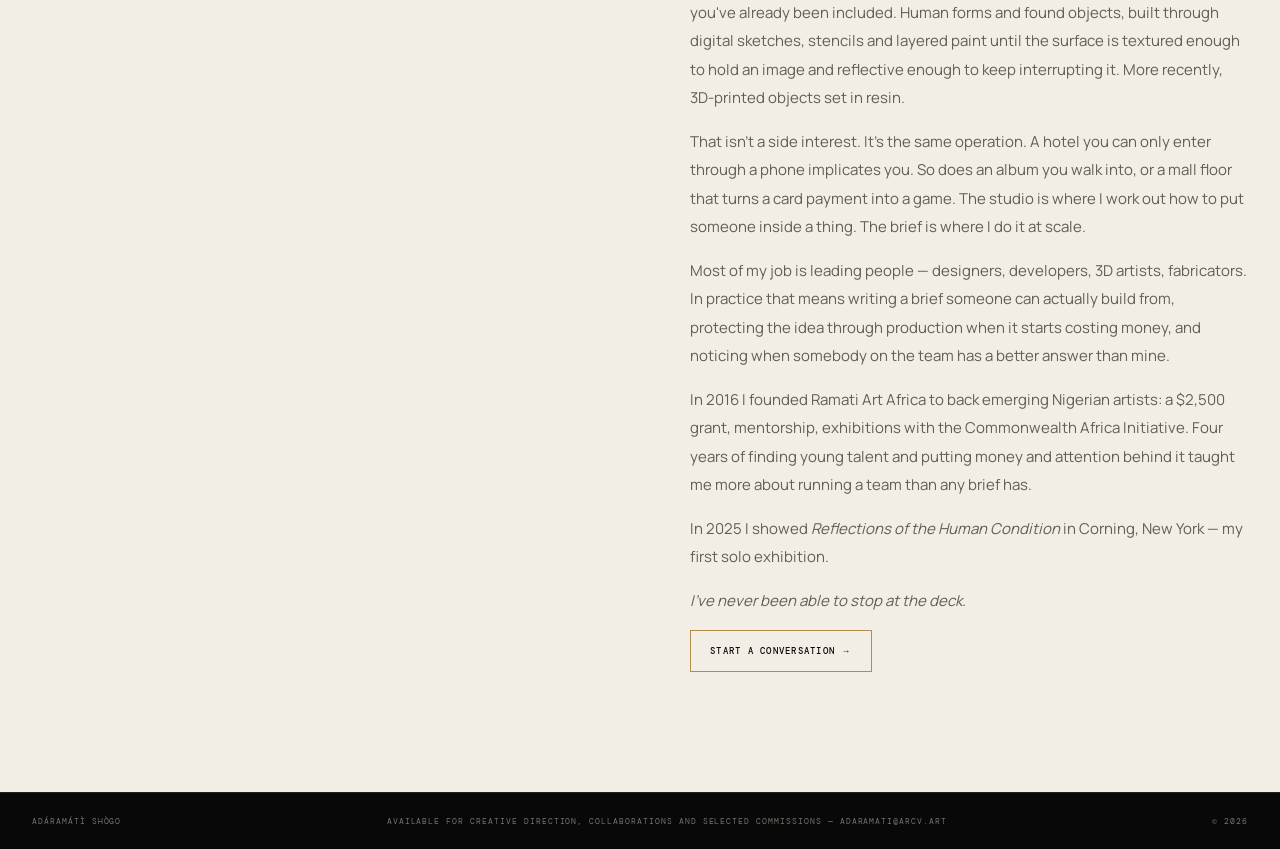
==== commit d8c849a6: "Restore RAG page without the Join section - Restore rag.html from before b263080, minus the "05 / Jo" ====
--- a/about.html
+++ b/about.html
@@ -35,6 +35,7 @@
 <a href="about.html" class="active">About</a>
 <a href="art.html">Art Practice</a>
 <a href="creative-direction.html">Creative Direction</a>
+<a href="rag.html">RAG</a>
 </nav>
 </div>
 </header>
